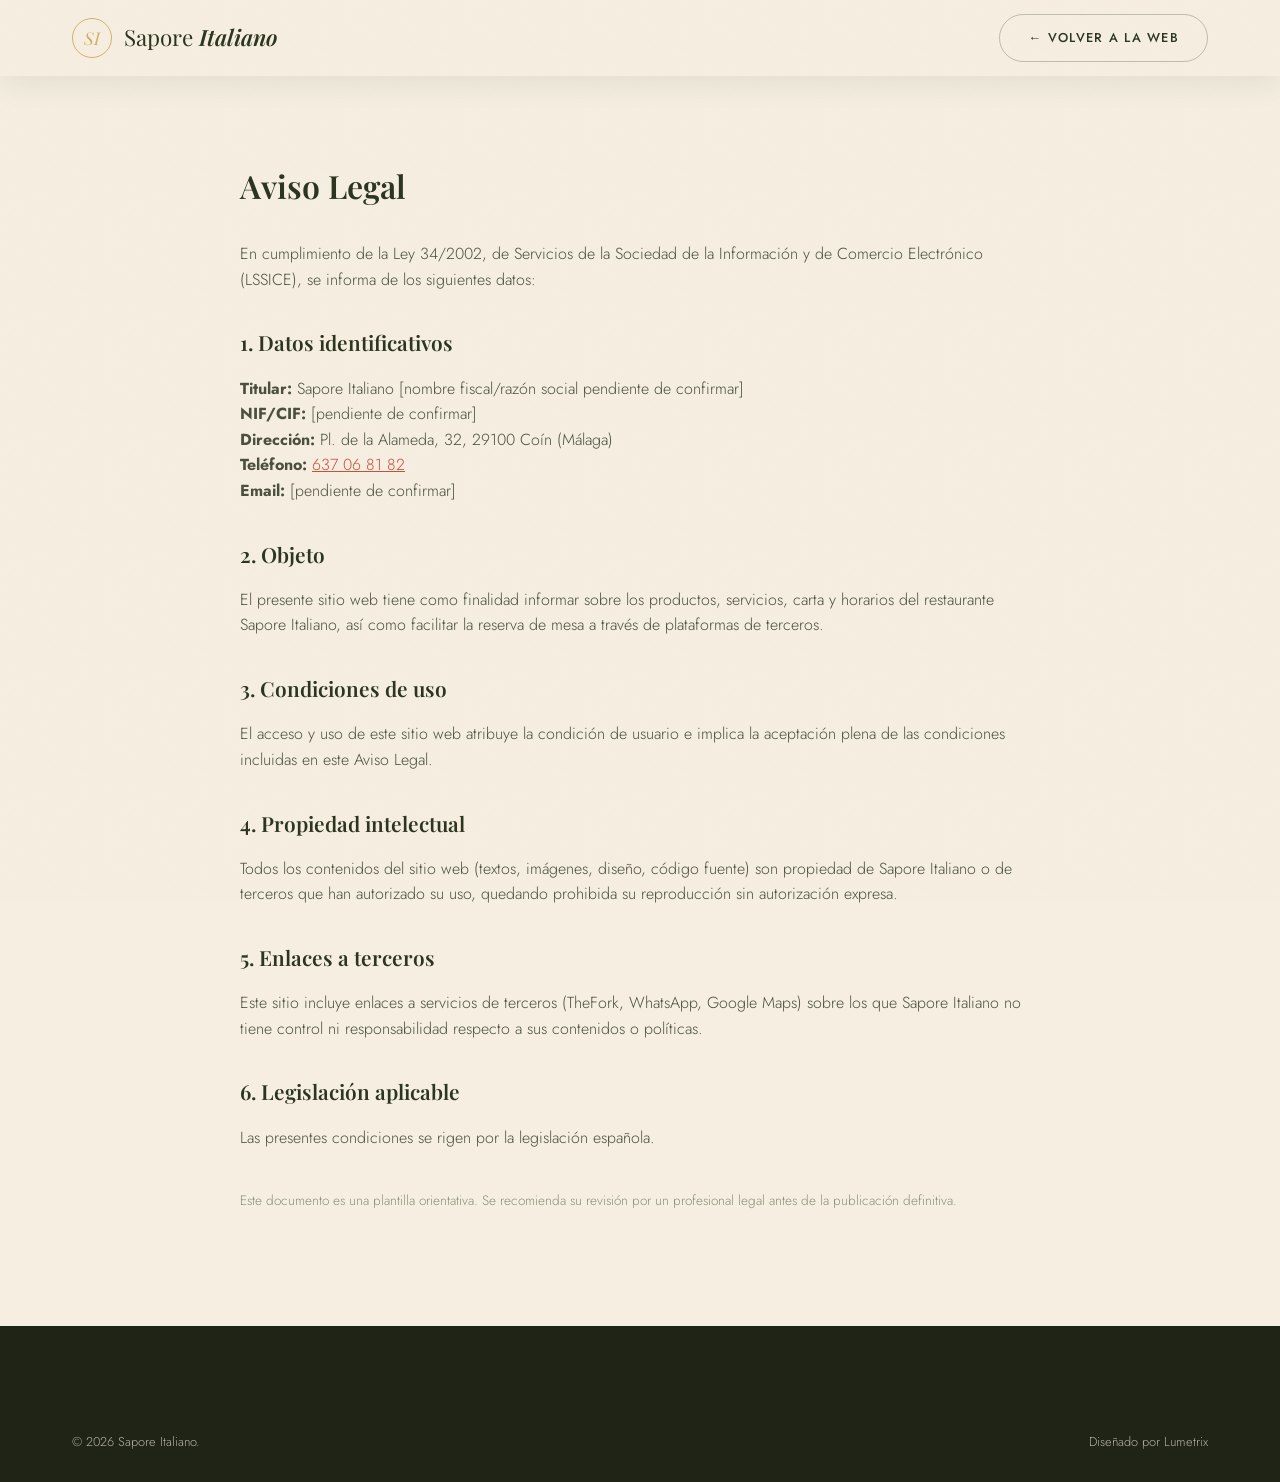
==== legal/aviso-legal.html @ d94e9b7e "Primera versión de la web Sapore Italiano" ====
<!DOCTYPE html>
<html lang="es">
<head>
<meta charset="UTF-8">
<meta name="viewport" content="width=device-width, initial-scale=1.0">
<title>Aviso Legal — Sapore Italiano</title>
<link rel="icon" href="../img/favicon.svg" type="image/svg+xml">
<link href="https://fonts.googleapis.com/css2?family=Playfair+Display:ital,wght@0,600;1,600&family=Jost:wght@300;400;500&display=swap" rel="stylesheet">
<link rel="stylesheet" href="../css/style.css">
<style>
  .legal-page { padding: 160px 0 100px; max-width: 800px; margin: 0 auto; }
  .legal-page h1 { margin-bottom: 30px; }
  .legal-page h2 { font-size: 1.3rem; margin: 34px 0 12px; }
  .legal-page p, .legal-page li { color: #4b503e; font-size: 1rem; }
  .legal-page a { color: var(--tomato); text-decoration: underline; }
</style>
</head>
<body class="no-js">
<header class="site-header is-scrolled">
  <div class="container">
    <a href="../index.html" class="brand"><span class="monogram">SI</span><span>Sapore <strong>Italiano</strong></span></a>
    <a href="../index.html" class="btn btn-ghost">← Volver a la web</a>
  </div>
</header>
<main class="container legal-page">
  <h1>Aviso Legal</h1>
  <p>En cumplimiento de la Ley 34/2002, de Servicios de la Sociedad de la Información y de Comercio Electrónico (LSSICE), se informa de los siguientes datos:</p>

  <h2>1. Datos identificativos</h2>
  <p><strong>Titular:</strong> Sapore Italiano [nombre fiscal/razón social pendiente de confirmar]<br>
  <strong>NIF/CIF:</strong> [pendiente de confirmar]<br>
  <strong>Dirección:</strong> Pl. de la Alameda, 32, 29100 Coín (Málaga)<br>
  <strong>Teléfono:</strong> <a href="tel:+34637068182">637 06 81 82</a><br>
  <strong>Email:</strong> [pendiente de confirmar]</p>

  <h2>2. Objeto</h2>
  <p>El presente sitio web tiene como finalidad informar sobre los productos, servicios, carta y horarios del restaurante Sapore Italiano, así como facilitar la reserva de mesa a través de plataformas de terceros.</p>

  <h2>3. Condiciones de uso</h2>
  <p>El acceso y uso de este sitio web atribuye la condición de usuario e implica la aceptación plena de las condiciones incluidas en este Aviso Legal.</p>

  <h2>4. Propiedad intelectual</h2>
  <p>Todos los contenidos del sitio web (textos, imágenes, diseño, código fuente) son propiedad de Sapore Italiano o de terceros que han autorizado su uso, quedando prohibida su reproducción sin autorización expresa.</p>

  <h2>5. Enlaces a terceros</h2>
  <p>Este sitio incluye enlaces a servicios de terceros (TheFork, WhatsApp, Google Maps) sobre los que Sapore Italiano no tiene control ni responsabilidad respecto a sus contenidos o políticas.</p>

  <h2>6. Legislación aplicable</h2>
  <p>Las presentes condiciones se rigen por la legislación española.</p>

  <p style="margin-top:40px; font-size:0.85rem; color:#8a8f78;">Este documento es una plantilla orientativa. Se recomienda su revisión por un profesional legal antes de la publicación definitiva.</p>
</main>
<footer class="site-footer">
  <div class="container footer-bottom">
    <span>© <span id="year"></span> Sapore Italiano.</span>
    <span>Diseñado por Lumetrix</span>
  </div>
</footer>
<script>document.getElementById('year').textContent = new Date().getFullYear();</script>
</body>
</html>
---- css/style.css ----
/* ==========================================================================
   Sapore Italiano — Restaurante italiano en Coín (Málaga)
   Diseñado por Lumetrix AI
   ========================================================================== */

:root {
  /* Paleta */
  --cream: #f6efe1;
  --cream-2: #efe4cf;
  --ink: #1f2417;
  --olive: #3f4a2b;
  --olive-2: #2c3520;
  --tomato: #c94f3d;
  --tomato-2: #a83e2f;
  --gold: #d4af6a;
  --wood: #6b4a34;

  --font-display: "Playfair Display", "Cormorant Garamond", Georgia, serif;
  --font-body: "Jost", "Poppins", Arial, sans-serif;

  --container: 1200px;
  --radius: 4px;
  --ease: cubic-bezier(0.22, 1, 0.36, 1);
}

* { box-sizing: border-box; }
html { scroll-behavior: smooth; }

body {
  margin: 0;
  background: var(--cream);
  color: var(--ink);
  font-family: var(--font-body);
  font-weight: 300;
  line-height: 1.6;
  overflow-x: hidden;
  position: relative;
}

/* textura sutil de papel/grano sobre toda la web */
body::before {
  content: "";
  position: fixed;
  inset: 0;
  pointer-events: none;
  z-index: 9000;
  opacity: 0.035;
  background-image: url("data:image/svg+xml,%3Csvg xmlns='http://www.w3.org/2000/svg' width='120' height='120'%3E%3Cfilter id='n'%3E%3CfeTurbulence type='fractalNoise' baseFrequency='0.9' numOctaves='2' stitchTiles='stitch'/%3E%3C/filter%3E%3Crect width='100%25' height='100%25' filter='url(%23n)'/%3E%3C/svg%3E");
  mix-blend-mode: multiply;
}

img { max-width: 100%; display: block; }
a { color: inherit; text-decoration: none; }
ul { list-style: none; margin: 0; padding: 0; }
button { font-family: inherit; cursor: pointer; }

.container {
  width: 100%;
  max-width: var(--container);
  margin: 0 auto;
  padding: 0 32px;
}

.section-label {
  display: flex;
  align-items: center;
  gap: 14px;
  font-family: var(--font-body);
  font-size: 0.78rem;
  letter-spacing: 0.28em;
  text-transform: uppercase;
  color: var(--tomato);
  margin-bottom: 18px;
}
.section-label .num {
  font-family: var(--font-display);
  font-style: italic;
  color: var(--gold);
  font-size: 1rem;
  letter-spacing: 0;
}
.section-label::after {
  content: "";
  flex: 1;
  max-width: 80px;
  height: 1px;
  background: currentColor;
  opacity: 0.4;
}

h1, h2, h3, h4 {
  font-family: var(--font-display);
  font-weight: 600;
  margin: 0;
  color: var(--olive-2);
}

.section-title {
  font-size: clamp(2.2rem, 4.5vw, 3.6rem);
  line-height: 1.05;
  margin-bottom: 22px;
}
.section-title em {
  font-style: italic;
  color: var(--tomato);
}

.section-sub {
  max-width: 620px;
  color: #5a5f4d;
  font-size: 1.05rem;
  font-weight: 300;
}

.eyebrow {
  font-size: 0.85rem;
  letter-spacing: 0.2em;
  text-transform: uppercase;
  color: var(--gold);
}

/* ---- Preloader ---- */
#preloader {
  position: fixed;
  inset: 0;
  z-index: 10000;
  background: var(--ink);
  display: flex;
  align-items: center;
  justify-content: center;
  flex-direction: column;
  gap: 14px;
}
#preloader .pl-mark {
  font-family: var(--font-display);
  font-style: italic;
  font-size: clamp(2rem, 6vw, 3.4rem);
  color: var(--cream);
  letter-spacing: 0.02em;
  opacity: 0;
}
#preloader .pl-line {
  width: 60px;
  height: 1px;
  background: var(--gold);
  transform: scaleX(0);
  transform-origin: center;
}
#preloader .pl-tag {
  font-family: var(--font-body);
  font-size: 0.72rem;
  letter-spacing: 0.35em;
  text-transform: uppercase;
  color: var(--gold);
  opacity: 0;
}

/* custom cursor (desktop only) */
.cursor-dot, .cursor-ring {
  position: fixed;
  top: 0; left: 0;
  pointer-events: none;
  z-index: 9999;
  border-radius: 50%;
  transform: translate(-50%, -50%);
  will-change: transform;
}
.cursor-dot { width: 6px; height: 6px; background: var(--tomato); }
.cursor-ring {
  width: 34px; height: 34px;
  border: 1px solid var(--gold);
  opacity: 0.7;
  transition: width 0.25s var(--ease), height 0.25s var(--ease), opacity 0.25s var(--ease);
}
.cursor-ring.is-active { width: 54px; height: 54px; opacity: 1; }

@media (max-width: 900px), (hover: none) {
  .cursor-dot, .cursor-ring { display: none; }
}

/* ---- Header ---- */
.site-header {
  position: fixed;
  top: 0; left: 0; right: 0;
  z-index: 500;
  padding: 26px 0;
  transition: padding 0.4s var(--ease), background 0.4s var(--ease), box-shadow 0.4s var(--ease);
}
.site-header .container {
  display: flex;
  align-items: center;
  justify-content: space-between;
}
.site-header.is-scrolled {
  padding: 14px 0;
  background: rgba(246, 239, 225, 0.92);
  backdrop-filter: blur(10px);
  box-shadow: 0 8px 30px rgba(31, 36, 23, 0.08);
}
.brand {
  display: flex;
  align-items: center;
  gap: 12px;
  font-family: var(--font-display);
  font-size: 1.4rem;
  color: var(--cream);
  transition: color 0.4s var(--ease);
}
.site-header.is-scrolled .brand { color: var(--olive-2); }
.brand .monogram {
  width: 40px; height: 40px;
  border-radius: 50%;
  border: 1px solid var(--gold);
  display: flex;
  align-items: center;
  justify-content: center;
  font-style: italic;
  color: var(--gold);
  font-size: 1.1rem;
}
.brand strong { font-style: italic; font-weight: 600; }

.main-nav ul { display: flex; gap: 34px; align-items: center; }
.main-nav a {
  position: relative;
  font-size: 0.82rem;
  letter-spacing: 0.12em;
  text-transform: uppercase;
  color: var(--cream);
  padding: 6px 0;
  transition: color 0.4s var(--ease);
}
.site-header.is-scrolled .main-nav a { color: var(--olive-2); }
.main-nav a::after {
  content: "";
  position: absolute;
  left: 0; bottom: -2px;
  width: 100%; height: 1px;
  background: var(--tomato);
  transform: scaleX(0);
  transform-origin: right;
  transition: transform 0.35s var(--ease);
}
.main-nav a:hover::after,
.main-nav a.is-active::after {
  transform: scaleX(1);
  transform-origin: left;
}
.main-nav a.is-active { color: var(--tomato); }
.site-header.is-scrolled .main-nav a.is-active { color: var(--tomato); }

.btn {
  display: inline-flex;
  align-items: center;
  gap: 10px;
  padding: 13px 28px;
  border-radius: 999px;
  font-size: 0.8rem;
  letter-spacing: 0.1em;
  text-transform: uppercase;
  font-weight: 500;
  border: 1px solid transparent;
  transition: transform 0.35s var(--ease), box-shadow 0.35s var(--ease), background 0.35s var(--ease), color 0.35s var(--ease);
  white-space: nowrap;
}
.btn:hover { transform: translateY(-2px); }
.btn-primary {
  background: var(--tomato);
  color: var(--cream);
  box-shadow: 0 10px 24px rgba(201, 79, 61, 0.35);
}
.btn-primary:hover { background: var(--tomato-2); box-shadow: 0 14px 30px rgba(201, 79, 61, 0.45); }
.btn-outline {
  border-color: currentColor;
  color: var(--cream);
}
.site-header.is-scrolled .btn-outline { color: var(--olive-2); }
.btn-outline:hover { background: var(--olive-2); color: var(--cream); border-color: var(--olive-2); }
.btn-ghost {
  color: var(--olive-2);
  border-color: rgba(63, 74, 43, 0.3);
}
.btn-ghost:hover { background: var(--olive-2); color: var(--cream); }

.burger {
  display: none;
  width: 30px; height: 22px;
  position: relative;
  background: none;
  border: none;
  padding: 0;
}
.burger span {
  position: absolute; left: 0; right: 0; height: 1px;
  background: var(--cream);
  transition: transform 0.35s var(--ease), opacity 0.35s var(--ease), background 0.35s var(--ease);
}
.site-header.is-scrolled .burger span { background: var(--olive-2); }
.burger span:nth-child(1) { top: 0; }
.burger span:nth-child(2) { top: 10px; }
.burger span:nth-child(3) { top: 20px; }
.nav-open .burger span:nth-child(1) { transform: translateY(10px) rotate(45deg); }
.nav-open .burger span:nth-child(2) { opacity: 0; }
.nav-open .burger span:nth-child(3) { transform: translateY(-10px) rotate(-45deg); }

/* ---- Mobile fullscreen nav ---- */
.mobile-nav {
  position: fixed;
  inset: 0;
  z-index: 480;
  background: var(--olive-2);
  display: flex;
  flex-direction: column;
  align-items: center;
  justify-content: center;
  gap: 30px;
  clip-path: circle(0px at calc(100% - 40px) 40px);
  transition: clip-path 0.6s var(--ease);
  pointer-events: none;
}
.nav-open .mobile-nav {
  clip-path: circle(150% at calc(100% - 40px) 40px);
  pointer-events: auto;
}
.mobile-nav a {
  font-family: var(--font-display);
  font-style: italic;
  font-size: 2rem;
  color: var(--cream);
  opacity: 0;
  transform: translateY(16px);
}
.nav-open .mobile-nav a { animation: navIn 0.6s var(--ease) forwards; }
.nav-open .mobile-nav a:nth-child(1) { animation-delay: 0.15s; }
.nav-open .mobile-nav a:nth-child(2) { animation-delay: 0.22s; }
.nav-open .mobile-nav a:nth-child(3) { animation-delay: 0.29s; }
.nav-open .mobile-nav a:nth-child(4) { animation-delay: 0.36s; }
.nav-open .mobile-nav a:nth-child(5) { animation-delay: 0.43s; }
.nav-open .mobile-nav a:nth-child(6) { animation-delay: 0.5s; }
.nav-open .mobile-nav a:nth-child(7) { animation-delay: 0.57s; }
@keyframes navIn { to { opacity: 1; transform: translateY(0); } }

body.nav-open { overflow: hidden; }

/* ---- Hero ---- */
.hero {
  position: relative;
  height: 100vh;
  min-height: 640px;
  display: flex;
  align-items: flex-end;
  overflow: hidden;
  color: var(--cream);
}
.hero-media {
  position: absolute;
  inset: 0;
  z-index: 1;
}
.hero-media img {
  width: 100%; height: 100%;
  object-fit: cover;
  transform: scale(1.12);
}
.hero-media::after {
  content: "";
  position: absolute; inset: 0;
  background: linear-gradient(180deg, rgba(20,22,13,0.55) 0%, rgba(20,22,13,0.35) 40%, rgba(20,22,13,0.85) 100%);
}
.hero-content {
  position: relative;
  z-index: 2;
  width: 100%;
  padding-bottom: 96px;
}
.hero-badge {
  display: inline-flex;
  align-items: center;
  gap: 8px;
  padding: 9px 18px;
  border-radius: 999px;
  background: rgba(246,239,225,0.12);
  border: 1px solid rgba(212,175,106,0.5);
  backdrop-filter: blur(6px);
  font-size: 0.78rem;
  letter-spacing: 0.08em;
  color: var(--gold);
  margin-bottom: 26px;
}
.hero h1 {
  color: var(--cream);
  font-size: clamp(2.6rem, 7vw, 5.6rem);
  line-height: 1.02;
  max-width: 900px;
  margin-bottom: 20px;
}
.hero h1 em { color: var(--gold); font-style: italic; }
.hero p.lead {
  max-width: 480px;
  font-size: 1.1rem;
  color: rgba(246,239,225,0.85);
  margin-bottom: 36px;
}
.hero-ctas { display: flex; gap: 18px; flex-wrap: wrap; margin-bottom: 54px; }
.hero-scroll {
  position: absolute;
  right: 32px;
  bottom: 40px;
  z-index: 2;
  display: flex;
  align-items: center;
  gap: 12px;
  color: var(--cream);
  font-size: 0.72rem;
  letter-spacing: 0.25em;
  text-transform: uppercase;
  writing-mode: vertical-rl;
}
.hero-scroll .line {
  width: 1px; height: 60px;
  background: var(--gold);
}
.hero-scroll .line span {
  display: block;
  width: 100%; height: 30%;
  background: var(--cream);
  animation: scrollLine 2s ease-in-out infinite;
}
@keyframes scrollLine {
  0% { transform: translateY(-100%); }
  100% { transform: translateY(300%); }
}

@media (max-width: 900px) {
  .hero { align-items: center; text-align: left; }
  .hero-scroll { display: none; }
}

/* ---- Cocina ---- */
.cocina {
  padding: 140px 0;
  background: var(--cream);
  position: relative;
}
.cocina-grid {
  display: grid;
  grid-template-columns: 1fr 1fr;
  gap: 70px;
  align-items: center;
}
.cocina-media { position: relative; }
.cocina-media .frame {
  position: relative;
  border-radius: var(--radius);
  overflow: hidden;
  aspect-ratio: 4/5;
}
.cocina-media img { width: 100%; height: 100%; object-fit: cover; }
.cocina-media::before {
  content: "";
  position: absolute;
  top: -18px; left: -18px;
  width: 100%; height: 100%;
  border: 1px solid var(--gold);
  border-radius: var(--radius);
  z-index: -1;
}
.cocina-text p { margin: 0 0 20px; color: #4b503e; font-size: 1.05rem; }
.stat-row {
  display: flex;
  gap: 48px;
  margin-top: 40px;
  padding-top: 32px;
  border-top: 1px solid rgba(63,74,43,0.2);
}
.stat { display: flex; flex-direction: column; }
.stat .num {
  font-family: var(--font-display);
  font-style: italic;
  font-size: 2.6rem;
  color: var(--tomato);
  line-height: 1;
}
.stat .cap {
  margin-top: 8px;
  font-size: 0.75rem;
  letter-spacing: 0.1em;
  text-transform: uppercase;
  color: #6b7059;
}

@media (max-width: 900px) {
  .cocina-grid { grid-template-columns: 1fr; gap: 50px; }
  .cocina { padding: 90px 0; }
  .cocina-media { order: -1; }
}

/* ---- Carta ---- */
.carta {
  padding: 140px 0;
  background: var(--olive-2);
  color: var(--cream);
  position: relative;
  overflow: hidden;
}
.carta::before {
  content: "";
  position: absolute;
  top: 50%; left: 50%;
  width: 900px; height: 900px;
  transform: translate(-50%, -50%);
  background: radial-gradient(circle, rgba(212,175,106,0.08), transparent 70%);
  pointer-events: none;
}
.carta .section-label { color: var(--gold); }
.carta .section-title { color: var(--cream); }
.carta .section-sub { color: rgba(246,239,225,0.7); }

.menu-tabs {
  display: flex;
  gap: 10px;
  flex-wrap: wrap;
  margin: 50px 0 40px;
  border-bottom: 1px solid rgba(246,239,225,0.15);
  padding-bottom: 20px;
}
.menu-tab {
  background: none;
  border: 1px solid rgba(246,239,225,0.25);
  color: rgba(246,239,225,0.7);
  padding: 10px 22px;
  border-radius: 999px;
  font-size: 0.78rem;
  letter-spacing: 0.1em;
  text-transform: uppercase;
  transition: all 0.35s var(--ease);
}
.menu-tab:hover { border-color: var(--gold); color: var(--cream); }
.menu-tab.is-active {
  background: var(--tomato);
  border-color: var(--tomato);
  color: var(--cream);
}

.menu-panel { display: none; }
.menu-panel.is-active { display: block; }

.menu-list { display: grid; gap: 6px; }
.menu-item {
  display: flex;
  justify-content: space-between;
  align-items: baseline;
  gap: 20px;
  padding: 22px 0;
  border-bottom: 1px solid rgba(246,239,225,0.1);
}
.menu-item-name {
  font-family: var(--font-display);
  font-size: 1.25rem;
  color: var(--cream);
}
.menu-item-desc {
  font-size: 0.9rem;
  color: rgba(246,239,225,0.55);
  margin-top: 6px;
  max-width: 480px;
}
.menu-item-price {
  font-family: var(--font-display);
  font-style: italic;
  font-size: 1.2rem;
  color: var(--gold);
  white-space: nowrap;
}
.menu-item-dots {
  flex: 1;
  border-bottom: 1px dotted rgba(246,239,225,0.2);
  margin-bottom: 6px;
  min-width: 20px;
}
.menu-item-left { display: flex; align-items: baseline; gap: 14px; flex: 1; }

.carta-cta { margin-top: 50px; text-align: center; }

@media (max-width: 700px) {
  .menu-item { flex-direction: column; gap: 4px; }
  .menu-item-left { flex-direction: column; gap: 2px; }
  .menu-item-dots { display: none; }
}

/* ---- Especialidades ---- */
.especialidades { padding: 140px 0; background: var(--cream); }
.dish-grid {
  display: grid;
  grid-template-columns: repeat(4, 1fr);
  gap: 24px;
  margin-top: 50px;
}
.dish-card {
  position: relative;
  border-radius: var(--radius);
  overflow: hidden;
  aspect-ratio: 3/4;
}
.dish-card img {
  width: 100%; height: 100%;
  object-fit: cover;
  transition: transform 0.7s var(--ease);
}
.dish-card:hover img { transform: scale(1.08); }
.dish-card::after {
  content: "";
  position: absolute; inset: 0;
  background: linear-gradient(180deg, transparent 40%, rgba(20,22,13,0.9) 100%);
}
.dish-info {
  position: absolute;
  left: 0; right: 0; bottom: 0;
  z-index: 2;
  padding: 24px;
  color: var(--cream);
}
.dish-info h3 { color: var(--cream); font-size: 1.3rem; margin-bottom: 6px; }
.dish-info .price {
  display: inline-block;
  font-family: var(--font-display);
  font-style: italic;
  color: var(--gold);
  opacity: 0;
  max-height: 0;
  transition: opacity 0.4s var(--ease), max-height 0.4s var(--ease);
}
.dish-card:hover .dish-info .price { opacity: 1; max-height: 40px; }

@media (max-width: 1000px) {
  .dish-grid { grid-template-columns: repeat(2, 1fr); }
}
@media (max-width: 600px) {
  .especialidades { padding: 90px 0; }
}

/* ---- Ambiente ---- */
.ambiente {
  padding: 140px 0;
  background: var(--cream-2);
  position: relative;
}
.ambiente-grid {
  display: grid;
  grid-template-columns: 1.1fr 0.9fr;
  gap: 30px;
  align-items: stretch;
  margin-top: 50px;
}
.ambiente-media { border-radius: var(--radius); overflow: hidden; position: relative; }
.ambiente-media img { width: 100%; height: 100%; object-fit: cover; min-height: 320px; }
.ambiente-copy {
  display: flex;
  flex-direction: column;
  justify-content: center;
  gap: 20px;
}
.ambiente-copy p { color: #4b503e; font-size: 1.05rem; margin: 0; }

@media (max-width: 900px) {
  .ambiente { padding: 90px 0; }
  .ambiente-grid { grid-template-columns: 1fr; }
}

/* ---- Opiniones ---- */
.opiniones {
  padding: 140px 0;
  background: var(--ink);
  color: var(--cream);
  position: relative;
  overflow: hidden;
}
.opiniones .section-label { color: var(--gold); }
.opiniones .section-title { color: var(--cream); }
.review-track {
  display: flex;
  gap: 26px;
  margin-top: 50px;
  overflow-x: auto;
  scroll-snap-type: x mandatory;
  padding-bottom: 10px;
  scrollbar-width: none;
}
.review-track::-webkit-scrollbar { display: none; }
.review-card {
  scroll-snap-align: start;
  flex: 0 0 auto;
  width: min(420px, 82vw);
  background: rgba(246,239,225,0.04);
  border: 1px solid rgba(212,175,106,0.2);
  border-radius: var(--radius);
  padding: 34px;
}
.review-stars { color: var(--gold); letter-spacing: 2px; margin-bottom: 18px; font-size: 1rem; }
.review-card p.quote {
  font-family: var(--font-display);
  font-style: italic;
  font-size: 1.15rem;
  color: rgba(246,239,225,0.9);
  margin: 0 0 22px;
}
.review-author { display: flex; align-items: center; gap: 12px; }
.review-avatar {
  width: 38px; height: 38px;
  border-radius: 50%;
  background: var(--olive);
  display: flex; align-items: center; justify-content: center;
  font-family: var(--font-display);
  font-style: italic;
  color: var(--gold);
}
.review-author .name { font-size: 0.9rem; color: var(--cream); }
.review-author .src { font-size: 0.75rem; color: rgba(246,239,225,0.5); }

.opiniones-link { margin-top: 40px; }

/* ---- Reservas ---- */
.reservas {
  padding: 140px 0;
  background: var(--cream);
  text-align: center;
}
.reservas .section-sub { margin: 0 auto 46px; }
.reservas-card {
  max-width: 760px;
  margin: 0 auto;
  background: var(--olive-2);
  color: var(--cream);
  border-radius: var(--radius);
  padding: 60px 40px;
  position: relative;
  overflow: hidden;
}
.reservas-card::before {
  content: "";
  position: absolute; inset: 0;
  background: radial-gradient(circle at 30% 20%, rgba(212,175,106,0.15), transparent 60%);
}
.reservas-card h3 {
  color: var(--cream);
  font-size: 2rem;
  margin-bottom: 14px;
  position: relative;
}
.reservas-card p { color: rgba(246,239,225,0.75); margin-bottom: 34px; position: relative; }
.reservas-ctas { display: flex; gap: 18px; justify-content: center; flex-wrap: wrap; position: relative; }
.contact-grid {
  display: grid;
  grid-template-columns: repeat(3, 1fr);
  gap: 24px;
  max-width: 900px;
  margin: 50px auto 0;
}
.contact-item {
  padding: 26px;
  border: 1px solid rgba(63,74,43,0.15);
  border-radius: var(--radius);
  text-align: left;
}
.contact-item .eyebrow { display: block; margin-bottom: 8px; }
.contact-item a, .contact-item span.value {
  font-family: var(--font-display);
  font-size: 1.2rem;
  color: var(--olive-2);
}
.contact-item a:hover { color: var(--tomato); }

@media (max-width: 900px) {
  .reservas { padding: 90px 0; }
  .contact-grid { grid-template-columns: 1fr; }
}

/* ---- Ubicacion ---- */
.ubicacion { padding: 140px 0; background: var(--cream-2); }
.map-frame {
  border-radius: var(--radius);
  overflow: hidden;
  border: 1px solid rgba(63,74,43,0.2);
  margin-top: 40px;
}
.map-frame iframe { width: 100%; height: 440px; border: 0; display: block; filter: grayscale(0.3) sepia(0.1); }
.ubicacion-meta {
  display: flex;
  flex-wrap: wrap;
  gap: 40px;
  margin-top: 30px;
  justify-content: space-between;
  align-items: center;
}
.ubicacion-meta .info p { margin: 4px 0; color: #4b503e; }

@media (max-width: 700px) {
  .ubicacion { padding: 90px 0; }
  .map-frame iframe { height: 300px; }
}

/* ---- Footer ---- */
.site-footer {
  background: var(--ink);
  color: rgba(246,239,225,0.7);
  padding: 80px 0 30px;
}
.footer-top {
  display: grid;
  grid-template-columns: 1.4fr 1fr 1fr;
  gap: 50px;
  padding-bottom: 50px;
  border-bottom: 1px solid rgba(246,239,225,0.1);
}
.footer-brand { display: flex; align-items: center; gap: 12px; margin-bottom: 16px; }
.footer-brand .monogram {
  width: 44px; height: 44px;
  border-radius: 50%;
  border: 1px solid var(--gold);
  display: flex; align-items: center; justify-content: center;
  font-family: var(--font-display);
  font-style: italic;
  color: var(--gold);
}
.footer-brand strong {
  font-family: var(--font-display);
  font-style: italic;
  font-size: 1.3rem;
  color: var(--cream);
}
.footer-col h4 {
  color: var(--cream);
  font-size: 0.85rem;
  letter-spacing: 0.15em;
  text-transform: uppercase;
  margin-bottom: 18px;
  font-family: var(--font-body);
  font-weight: 500;
}
.footer-col ul li { margin-bottom: 10px; }
.footer-col a:hover { color: var(--gold); }
.footer-bottom {
  display: flex;
  justify-content: space-between;
  align-items: center;
  flex-wrap: wrap;
  gap: 14px;
  padding-top: 26px;
  font-size: 0.8rem;
}
.footer-bottom a { color: var(--gold); }
.social-row { display: flex; gap: 14px; }
.social-row a {
  width: 36px; height: 36px;
  border-radius: 50%;
  border: 1px solid rgba(246,239,225,0.25);
  display: flex; align-items: center; justify-content: center;
  transition: all 0.3s var(--ease);
}
.social-row a:hover { border-color: var(--gold); color: var(--gold); transform: translateY(-3px); }

@media (max-width: 800px) {
  .footer-top { grid-template-columns: 1fr; gap: 34px; }
}

/* ---- WhatsApp flotante ---- */
.whatsapp-float {
  position: fixed;
  right: 22px;
  bottom: 22px;
  z-index: 400;
  width: 58px; height: 58px;
  border-radius: 50%;
  background: #25d366;
  display: flex;
  align-items: center;
  justify-content: center;
  box-shadow: 0 12px 28px rgba(37, 211, 102, 0.4);
  animation: floatPulse 2.8s ease-in-out infinite;
}
.whatsapp-float svg { width: 28px; height: 28px; fill: #fff; }
@keyframes floatPulse {
  0%, 100% { transform: scale(1); }
  50% { transform: scale(1.06); }
}

/* ---- Cookies banner ---- */
.cookie-banner {
  position: fixed;
  left: 20px; right: 20px; bottom: 20px;
  z-index: 700;
  max-width: 560px;
  margin: 0 auto;
  background: var(--olive-2);
  color: var(--cream);
  border-radius: var(--radius);
  padding: 22px 26px;
  display: flex;
  align-items: center;
  gap: 20px;
  flex-wrap: wrap;
  box-shadow: 0 20px 50px rgba(0,0,0,0.3);
  transform: translateY(140%);
  transition: transform 0.6s var(--ease);
}
.cookie-banner.is-visible { transform: translateY(0); }
.cookie-banner p { margin: 0; font-size: 0.85rem; flex: 1; min-width: 200px; color: rgba(246,239,225,0.85); }
.cookie-banner .btn { padding: 10px 20px; font-size: 0.72rem; }

/* ---- Reveal utility (GSAP controlled, CSS fallback) ---- */
.reveal { opacity: 0; transform: translateY(40px); }
.no-js .reveal { opacity: 1; transform: none; }

/* ---- Responsive: header/mobile ---- */
@media (max-width: 900px) {
  .main-nav { display: none; }
  .header-ctas .btn-outline { display: none; }
  .burger { display: block; }
}

@media (max-width: 600px) {
  .container { padding: 0 20px; }
  .hero-content { padding-bottom: 60px; }
  .hero-ctas { flex-direction: column; }
  .hero-ctas .btn { justify-content: center; }
  .stat-row { gap: 26px; flex-wrap: wrap; }
  .footer-bottom { flex-direction: column; align-items: flex-start; }
}
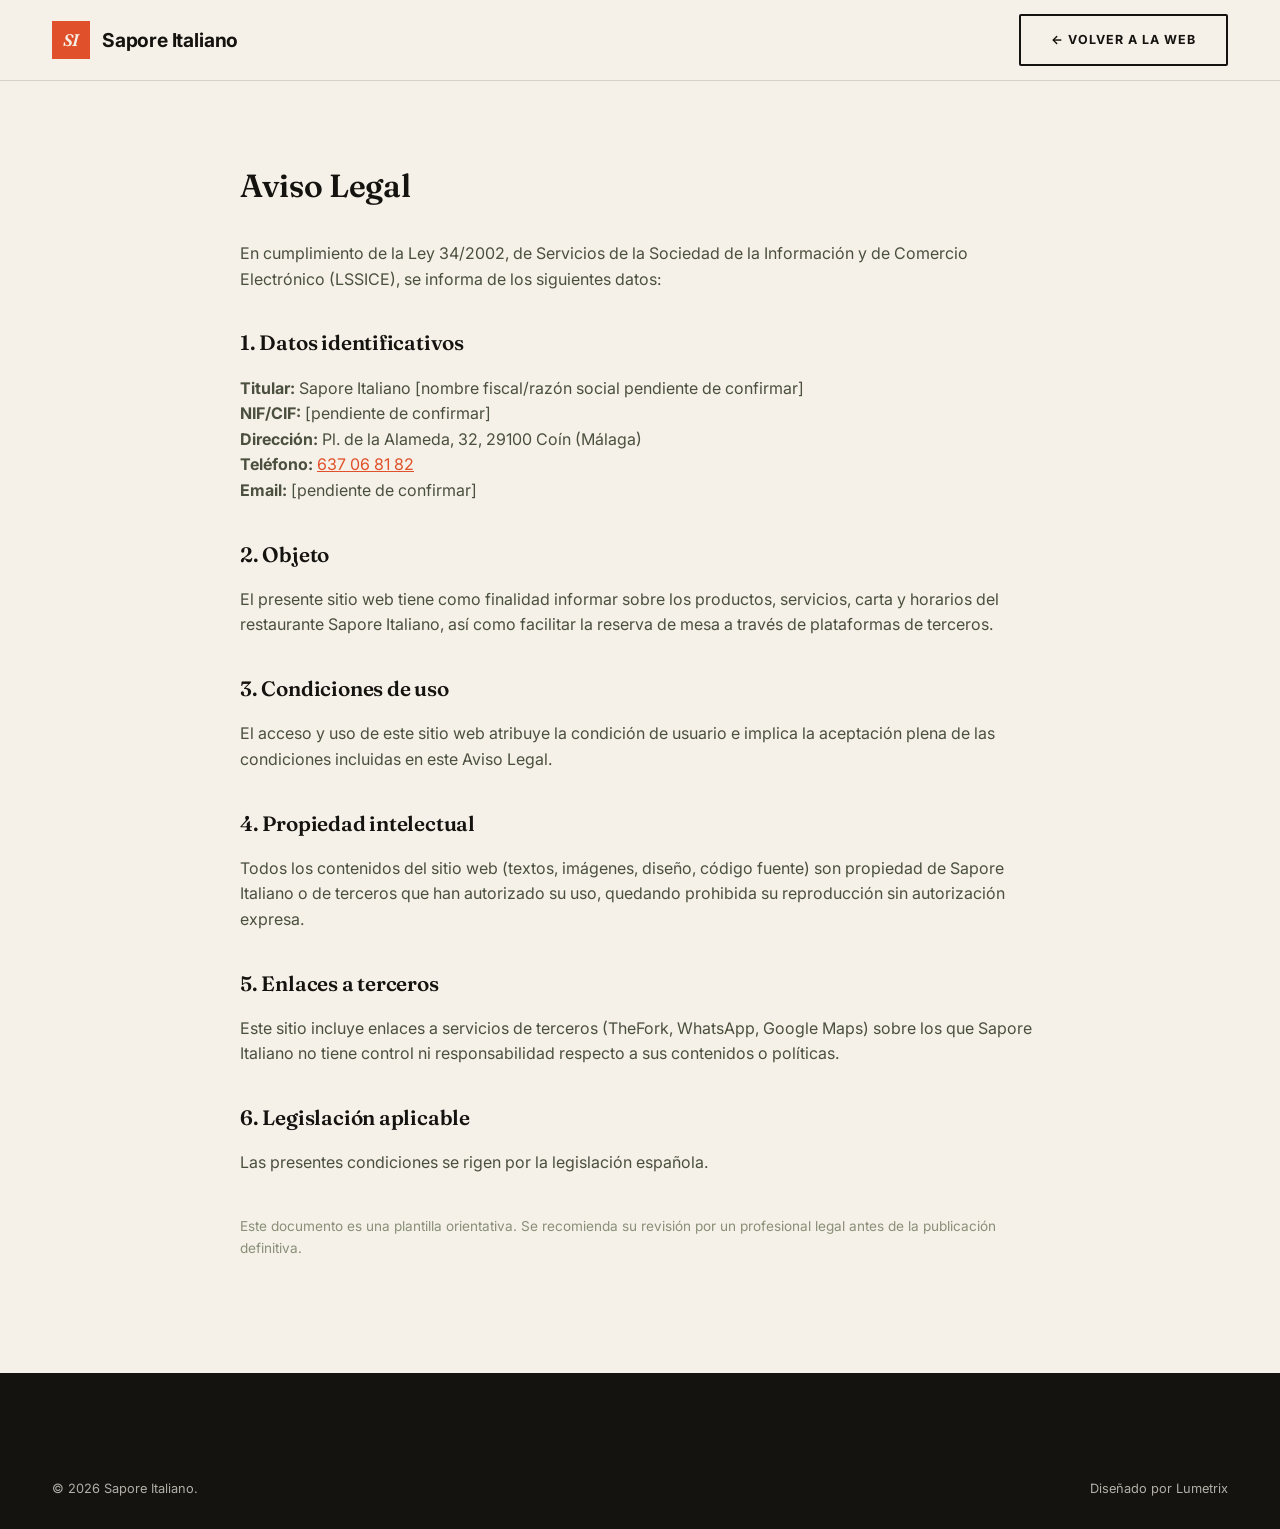
==== commit 3bfce657: "Rediseño: nuevo estilo moderno y editorial (terracota, marfil, Fraunces + Inter)" ====
--- a/legal/aviso-legal.html
+++ b/legal/aviso-legal.html
@@ -5,14 +5,14 @@
 <meta name="viewport" content="width=device-width, initial-scale=1.0">
 <title>Aviso Legal — Sapore Italiano</title>
 <link rel="icon" href="../img/favicon.svg" type="image/svg+xml">
-<link href="https://fonts.googleapis.com/css2?family=Playfair+Display:ital,wght@0,600;1,600&family=Jost:wght@300;400;500&display=swap" rel="stylesheet">
+<link href="https://fonts.googleapis.com/css2?family=Fraunces:ital,wght@0,600;1,600&family=Inter:wght@400;500;600&display=swap" rel="stylesheet">
 <link rel="stylesheet" href="../css/style.css">
 <style>
   .legal-page { padding: 160px 0 100px; max-width: 800px; margin: 0 auto; }
   .legal-page h1 { margin-bottom: 30px; }
   .legal-page h2 { font-size: 1.3rem; margin: 34px 0 12px; }
   .legal-page p, .legal-page li { color: #4b503e; font-size: 1rem; }
-  .legal-page a { color: var(--tomato); text-decoration: underline; }
+  .legal-page a { color: var(--accent); text-decoration: underline; }
 </style>
 </head>
 <body class="no-js">
--- a/css/style.css
+++ b/css/style.css
@@ -1,52 +1,46 @@
 /* ==========================================================================
    Sapore Italiano — Restaurante italiano en Coín (Málaga)
+   Estilo: moderno / editorial (revista gastronómica)
    Diseñado por Lumetrix AI
    ========================================================================== */
 
 :root {
-  /* Paleta */
-  --cream: #f6efe1;
-  --cream-2: #efe4cf;
-  --ink: #1f2417;
-  --olive: #3f4a2b;
-  --olive-2: #2c3520;
-  --tomato: #c94f3d;
-  --tomato-2: #a83e2f;
-  --gold: #d4af6a;
-  --wood: #6b4a34;
-
-  --font-display: "Playfair Display", "Cormorant Garamond", Georgia, serif;
-  --font-body: "Jost", "Poppins", Arial, sans-serif;
-
-  --container: 1200px;
-  --radius: 4px;
+  /* Paleta editorial */
+  --paper: #f5f1e8;
+  --paper-2: #ece5d3;
+  --ink: #15130f;
+  --ink-soft: #4a463c;
+  --accent: #e0512b;      /* terracota — color primario */
+  --accent-dark: #b93f20;
+  --mustard: #e8b23a;     /* acento secundario */
+  --line: rgba(21, 19, 15, 0.14);
+
+  --font-display: "Fraunces", Georgia, serif;
+  --font-body: "Inter", Arial, sans-serif;
+
+  --container: 1240px;
+  --radius: 2px;
   --ease: cubic-bezier(0.22, 1, 0.36, 1);
 }
 
 * { box-sizing: border-box; }
-html { scroll-behavior: smooth; }
+html {
+  scroll-behavior: smooth;
+  -webkit-text-size-adjust: 100%;
+  text-size-adjust: 100%;
+}
 
 body {
   margin: 0;
-  background: var(--cream);
+  background: var(--paper);
   color: var(--ink);
   font-family: var(--font-body);
-  font-weight: 300;
+  font-weight: 400;
   line-height: 1.6;
   overflow-x: hidden;
   position: relative;
-}
-
-/* textura sutil de papel/grano sobre toda la web */
-body::before {
-  content: "";
-  position: fixed;
-  inset: 0;
-  pointer-events: none;
-  z-index: 9000;
-  opacity: 0.035;
-  background-image: url("data:image/svg+xml,%3Csvg xmlns='http://www.w3.org/2000/svg' width='120' height='120'%3E%3Cfilter id='n'%3E%3CfeTurbulence type='fractalNoise' baseFrequency='0.9' numOctaves='2' stitchTiles='stitch'/%3E%3C/filter%3E%3Crect width='100%25' height='100%25' filter='url(%23n)'/%3E%3C/svg%3E");
-  mix-blend-mode: multiply;
+  -webkit-text-size-adjust: 100%;
+  text-size-adjust: 100%;
 }
 
 img { max-width: 100%; display: block; }
@@ -64,59 +58,69 @@
 .section-label {
   display: flex;
   align-items: center;
-  gap: 14px;
+  gap: 12px;
   font-family: var(--font-body);
   font-size: 0.78rem;
-  letter-spacing: 0.28em;
+  font-weight: 600;
+  letter-spacing: 0.22em;
   text-transform: uppercase;
-  color: var(--tomato);
-  margin-bottom: 18px;
+  color: var(--accent);
+  margin-bottom: 20px;
 }
 .section-label .num {
-  font-family: var(--font-display);
-  font-style: italic;
-  color: var(--gold);
-  font-size: 1rem;
+  display: inline-flex;
+  align-items: center;
+  justify-content: center;
+  width: 26px; height: 26px;
+  background: var(--ink);
+  color: var(--paper);
+  font-family: var(--font-body);
+  font-weight: 700;
+  font-size: 0.72rem;
   letter-spacing: 0;
 }
 .section-label::after {
   content: "";
   flex: 1;
-  max-width: 80px;
+  max-width: 60px;
   height: 1px;
   background: currentColor;
-  opacity: 0.4;
+  opacity: 0.35;
 }
 
 h1, h2, h3, h4 {
   font-family: var(--font-display);
   font-weight: 600;
   margin: 0;
-  color: var(--olive-2);
+  color: var(--ink);
+  letter-spacing: -0.01em;
 }
 
 .section-title {
-  font-size: clamp(2.2rem, 4.5vw, 3.6rem);
-  line-height: 1.05;
+  font-size: clamp(2.4rem, 5vw, 4.2rem);
+  line-height: 0.98;
   margin-bottom: 22px;
+  font-weight: 600;
 }
 .section-title em {
   font-style: italic;
-  color: var(--tomato);
+  font-weight: 500;
+  color: var(--accent);
 }
 
 .section-sub {
   max-width: 620px;
-  color: #5a5f4d;
+  color: var(--ink-soft);
   font-size: 1.05rem;
-  font-weight: 300;
+  font-weight: 400;
 }
 
 .eyebrow {
-  font-size: 0.85rem;
-  letter-spacing: 0.2em;
+  font-size: 0.78rem;
+  font-weight: 600;
+  letter-spacing: 0.16em;
   text-transform: uppercase;
-  color: var(--gold);
+  color: var(--accent);
 }
 
 /* ---- Preloader ---- */
@@ -129,53 +133,32 @@
   align-items: center;
   justify-content: center;
   flex-direction: column;
-  gap: 14px;
+  gap: 16px;
 }
 #preloader .pl-mark {
   font-family: var(--font-display);
+  font-weight: 600;
   font-style: italic;
   font-size: clamp(2rem, 6vw, 3.4rem);
-  color: var(--cream);
-  letter-spacing: 0.02em;
+  color: var(--paper);
+  letter-spacing: -0.01em;
   opacity: 0;
 }
 #preloader .pl-line {
   width: 60px;
-  height: 1px;
-  background: var(--gold);
+  height: 3px;
+  background: var(--accent);
   transform: scaleX(0);
   transform-origin: center;
 }
 #preloader .pl-tag {
   font-family: var(--font-body);
+  font-weight: 600;
   font-size: 0.72rem;
-  letter-spacing: 0.35em;
+  letter-spacing: 0.3em;
   text-transform: uppercase;
-  color: var(--gold);
+  color: var(--mustard);
   opacity: 0;
-}
-
-/* custom cursor (desktop only) */
-.cursor-dot, .cursor-ring {
-  position: fixed;
-  top: 0; left: 0;
-  pointer-events: none;
-  z-index: 9999;
-  border-radius: 50%;
-  transform: translate(-50%, -50%);
-  will-change: transform;
-}
-.cursor-dot { width: 6px; height: 6px; background: var(--tomato); }
-.cursor-ring {
-  width: 34px; height: 34px;
-  border: 1px solid var(--gold);
-  opacity: 0.7;
-  transition: width 0.25s var(--ease), height 0.25s var(--ease), opacity 0.25s var(--ease);
-}
-.cursor-ring.is-active { width: 54px; height: 54px; opacity: 1; }
-
-@media (max-width: 900px), (hover: none) {
-  .cursor-dot, .cursor-ring { display: none; }
 }
 
 /* ---- Header ---- */
@@ -193,50 +176,54 @@
 }
 .site-header.is-scrolled {
   padding: 14px 0;
-  background: rgba(246, 239, 225, 0.92);
+  background: rgba(245, 241, 232, 0.94);
   backdrop-filter: blur(10px);
-  box-shadow: 0 8px 30px rgba(31, 36, 23, 0.08);
+  box-shadow: 0 1px 0 var(--line);
 }
 .brand {
   display: flex;
   align-items: center;
   gap: 12px;
-  font-family: var(--font-display);
-  font-size: 1.4rem;
-  color: var(--cream);
+  font-family: var(--font-body);
+  font-weight: 700;
+  font-size: 1.2rem;
+  letter-spacing: -0.01em;
+  color: var(--paper);
   transition: color 0.4s var(--ease);
 }
-.site-header.is-scrolled .brand { color: var(--olive-2); }
+.site-header.is-scrolled .brand { color: var(--ink); }
 .brand .monogram {
-  width: 40px; height: 40px;
-  border-radius: 50%;
-  border: 1px solid var(--gold);
+  width: 38px; height: 38px;
+  background: var(--accent);
   display: flex;
   align-items: center;
   justify-content: center;
+  font-family: var(--font-display);
   font-style: italic;
-  color: var(--gold);
-  font-size: 1.1rem;
-}
-.brand strong { font-style: italic; font-weight: 600; }
-
-.main-nav ul { display: flex; gap: 34px; align-items: center; }
+  font-weight: 600;
+  color: var(--paper);
+  font-size: 1.05rem;
+}
+.brand strong { font-weight: 700; }
+
+.main-nav ul { display: flex; gap: 32px; align-items: center; }
 .main-nav a {
   position: relative;
-  font-size: 0.82rem;
-  letter-spacing: 0.12em;
+  font-size: 0.8rem;
+  font-weight: 600;
+  letter-spacing: 0.08em;
   text-transform: uppercase;
-  color: var(--cream);
+  color: var(--paper);
   padding: 6px 0;
   transition: color 0.4s var(--ease);
 }
-.site-header.is-scrolled .main-nav a { color: var(--olive-2); }
+.site-header.is-scrolled .main-nav a { color: var(--ink); }
 .main-nav a::after {
   content: "";
   position: absolute;
   left: 0; bottom: -2px;
-  width: 100%; height: 1px;
-  background: var(--tomato);
+  width: 100%; height: 2px;
+  background: var(--accent);
   transform: scaleX(0);
   transform-origin: right;
   transition: transform 0.35s var(--ease);
@@ -246,41 +233,41 @@
   transform: scaleX(1);
   transform-origin: left;
 }
-.main-nav a.is-active { color: var(--tomato); }
-.site-header.is-scrolled .main-nav a.is-active { color: var(--tomato); }
+.main-nav a.is-active { color: var(--accent); }
+.site-header.is-scrolled .main-nav a.is-active { color: var(--accent); }
 
 .btn {
   display: inline-flex;
   align-items: center;
   gap: 10px;
-  padding: 13px 28px;
-  border-radius: 999px;
-  font-size: 0.8rem;
-  letter-spacing: 0.1em;
+  padding: 14px 30px;
+  border-radius: var(--radius);
+  font-size: 0.78rem;
+  font-weight: 700;
+  letter-spacing: 0.08em;
   text-transform: uppercase;
-  font-weight: 500;
-  border: 1px solid transparent;
-  transition: transform 0.35s var(--ease), box-shadow 0.35s var(--ease), background 0.35s var(--ease), color 0.35s var(--ease);
+  border: 2px solid transparent;
+  transition: transform 0.3s var(--ease), background 0.3s var(--ease), color 0.3s var(--ease), border-color 0.3s var(--ease);
   white-space: nowrap;
 }
 .btn:hover { transform: translateY(-2px); }
 .btn-primary {
-  background: var(--tomato);
-  color: var(--cream);
-  box-shadow: 0 10px 24px rgba(201, 79, 61, 0.35);
-}
-.btn-primary:hover { background: var(--tomato-2); box-shadow: 0 14px 30px rgba(201, 79, 61, 0.45); }
+  background: var(--accent);
+  color: var(--paper);
+  border-color: var(--accent);
+}
+.btn-primary:hover { background: var(--accent-dark); border-color: var(--accent-dark); }
 .btn-outline {
   border-color: currentColor;
-  color: var(--cream);
-}
-.site-header.is-scrolled .btn-outline { color: var(--olive-2); }
-.btn-outline:hover { background: var(--olive-2); color: var(--cream); border-color: var(--olive-2); }
+  color: var(--paper);
+}
+.site-header.is-scrolled .btn-outline { color: var(--ink); }
+.btn-outline:hover { background: var(--ink); color: var(--paper); border-color: var(--ink); }
 .btn-ghost {
-  color: var(--olive-2);
-  border-color: rgba(63, 74, 43, 0.3);
-}
-.btn-ghost:hover { background: var(--olive-2); color: var(--cream); }
+  color: var(--ink);
+  border-color: var(--ink);
+}
+.btn-ghost:hover { background: var(--ink); color: var(--paper); }
 
 .burger {
   display: none;
@@ -291,11 +278,11 @@
   padding: 0;
 }
 .burger span {
-  position: absolute; left: 0; right: 0; height: 1px;
-  background: var(--cream);
+  position: absolute; left: 0; right: 0; height: 2px;
+  background: var(--paper);
   transition: transform 0.35s var(--ease), opacity 0.35s var(--ease), background 0.35s var(--ease);
 }
-.site-header.is-scrolled .burger span { background: var(--olive-2); }
+.site-header.is-scrolled .burger span { background: var(--ink); }
 .burger span:nth-child(1) { top: 0; }
 .burger span:nth-child(2) { top: 10px; }
 .burger span:nth-child(3) { top: 20px; }
@@ -308,12 +295,12 @@
   position: fixed;
   inset: 0;
   z-index: 480;
-  background: var(--olive-2);
+  background: var(--ink);
   display: flex;
   flex-direction: column;
   align-items: center;
   justify-content: center;
-  gap: 30px;
+  gap: 26px;
   clip-path: circle(0px at calc(100% - 40px) 40px);
   transition: clip-path 0.6s var(--ease);
   pointer-events: none;
@@ -325,8 +312,9 @@
 .mobile-nav a {
   font-family: var(--font-display);
   font-style: italic;
+  font-weight: 600;
   font-size: 2rem;
-  color: var(--cream);
+  color: var(--paper);
   opacity: 0;
   transform: translateY(16px);
 }
@@ -350,7 +338,7 @@
   display: flex;
   align-items: flex-end;
   overflow: hidden;
-  color: var(--cream);
+  color: var(--paper);
 }
 .hero-media {
   position: absolute;
@@ -365,7 +353,7 @@
 .hero-media::after {
   content: "";
   position: absolute; inset: 0;
-  background: linear-gradient(180deg, rgba(20,22,13,0.55) 0%, rgba(20,22,13,0.35) 40%, rgba(20,22,13,0.85) 100%);
+  background: linear-gradient(180deg, rgba(21,19,15,0.35) 0%, rgba(21,19,15,0.25) 35%, rgba(21,19,15,0.92) 100%);
 }
 .hero-content {
   position: relative;
@@ -377,31 +365,31 @@
   display: inline-flex;
   align-items: center;
   gap: 8px;
-  padding: 9px 18px;
-  border-radius: 999px;
-  background: rgba(246,239,225,0.12);
-  border: 1px solid rgba(212,175,106,0.5);
-  backdrop-filter: blur(6px);
+  padding: 9px 16px;
+  border-radius: var(--radius);
+  background: var(--mustard);
   font-size: 0.78rem;
-  letter-spacing: 0.08em;
-  color: var(--gold);
+  font-weight: 700;
+  letter-spacing: 0.04em;
+  color: var(--ink);
   margin-bottom: 26px;
 }
 .hero h1 {
-  color: var(--cream);
-  font-size: clamp(2.6rem, 7vw, 5.6rem);
-  line-height: 1.02;
-  max-width: 900px;
-  margin-bottom: 20px;
-}
-.hero h1 em { color: var(--gold); font-style: italic; }
+  color: var(--paper);
+  font-size: clamp(2.8rem, 7.4vw, 6rem);
+  line-height: 0.96;
+  max-width: 920px;
+  margin-bottom: 22px;
+  font-weight: 600;
+}
+.hero h1 em { color: var(--accent); font-style: italic; font-weight: 500; }
 .hero p.lead {
   max-width: 480px;
   font-size: 1.1rem;
-  color: rgba(246,239,225,0.85);
+  color: rgba(245,241,232,0.85);
   margin-bottom: 36px;
 }
-.hero-ctas { display: flex; gap: 18px; flex-wrap: wrap; margin-bottom: 54px; }
+.hero-ctas { display: flex; gap: 16px; flex-wrap: wrap; margin-bottom: 54px; }
 .hero-scroll {
   position: absolute;
   right: 32px;
@@ -410,20 +398,21 @@
   display: flex;
   align-items: center;
   gap: 12px;
-  color: var(--cream);
+  color: var(--paper);
   font-size: 0.72rem;
+  font-weight: 600;
   letter-spacing: 0.25em;
   text-transform: uppercase;
   writing-mode: vertical-rl;
 }
 .hero-scroll .line {
   width: 1px; height: 60px;
-  background: var(--gold);
+  background: var(--accent);
 }
 .hero-scroll .line span {
   display: block;
   width: 100%; height: 30%;
-  background: var(--cream);
+  background: var(--paper);
   animation: scrollLine 2s ease-in-out infinite;
 }
 @keyframes scrollLine {
@@ -439,7 +428,7 @@
 /* ---- Cocina ---- */
 .cocina {
   padding: 140px 0;
-  background: var(--cream);
+  background: var(--paper);
   position: relative;
 }
 .cocina-grid {
@@ -454,92 +443,88 @@
   border-radius: var(--radius);
   overflow: hidden;
   aspect-ratio: 4/5;
+  z-index: 1;
 }
 .cocina-media img { width: 100%; height: 100%; object-fit: cover; }
 .cocina-media::before {
   content: "";
   position: absolute;
-  top: -18px; left: -18px;
+  top: 20px; left: 20px;
   width: 100%; height: 100%;
-  border: 1px solid var(--gold);
-  border-radius: var(--radius);
-  z-index: -1;
-}
-.cocina-text p { margin: 0 0 20px; color: #4b503e; font-size: 1.05rem; }
+  background: var(--accent);
+  z-index: 0;
+}
+.cocina-text p { margin: 0 0 20px; color: var(--ink-soft); font-size: 1.05rem; }
 .stat-row {
   display: flex;
-  gap: 48px;
+  gap: 44px;
   margin-top: 40px;
   padding-top: 32px;
-  border-top: 1px solid rgba(63,74,43,0.2);
+  border-top: 2px solid var(--ink);
 }
 .stat { display: flex; flex-direction: column; }
 .stat .num {
   font-family: var(--font-display);
   font-style: italic;
+  font-weight: 600;
   font-size: 2.6rem;
-  color: var(--tomato);
+  color: var(--accent);
   line-height: 1;
 }
 .stat .cap {
   margin-top: 8px;
-  font-size: 0.75rem;
+  font-size: 0.72rem;
+  font-weight: 600;
   letter-spacing: 0.1em;
   text-transform: uppercase;
-  color: #6b7059;
+  color: var(--ink-soft);
 }
 
 @media (max-width: 900px) {
   .cocina-grid { grid-template-columns: 1fr; gap: 50px; }
   .cocina { padding: 90px 0; }
-  .cocina-media { order: -1; }
+  .cocina-media { order: -1; margin-top: 10px; }
 }
 
 /* ---- Carta ---- */
 .carta {
   padding: 140px 0;
-  background: var(--olive-2);
-  color: var(--cream);
+  background: var(--accent);
+  color: var(--paper);
   position: relative;
   overflow: hidden;
 }
-.carta::before {
-  content: "";
-  position: absolute;
-  top: 50%; left: 50%;
-  width: 900px; height: 900px;
-  transform: translate(-50%, -50%);
-  background: radial-gradient(circle, rgba(212,175,106,0.08), transparent 70%);
-  pointer-events: none;
-}
-.carta .section-label { color: var(--gold); }
-.carta .section-title { color: var(--cream); }
-.carta .section-sub { color: rgba(246,239,225,0.7); }
+.carta .section-label { color: var(--ink); }
+.carta .section-label .num { background: var(--ink); color: var(--accent); }
+.carta .section-title { color: var(--paper); }
+.carta .section-title em { color: var(--ink); }
+.carta .section-sub { color: rgba(245,241,232,0.82); }
 
 .menu-tabs {
   display: flex;
-  gap: 10px;
+  gap: 8px;
   flex-wrap: wrap;
   margin: 50px 0 40px;
-  border-bottom: 1px solid rgba(246,239,225,0.15);
+  border-bottom: 2px solid rgba(21,19,15,0.25);
   padding-bottom: 20px;
 }
 .menu-tab {
   background: none;
-  border: 1px solid rgba(246,239,225,0.25);
-  color: rgba(246,239,225,0.7);
-  padding: 10px 22px;
-  border-radius: 999px;
-  font-size: 0.78rem;
-  letter-spacing: 0.1em;
+  border: 2px solid rgba(21,19,15,0.3);
+  color: rgba(21,19,15,0.75);
+  padding: 9px 20px;
+  border-radius: var(--radius);
+  font-size: 0.76rem;
+  font-weight: 700;
+  letter-spacing: 0.06em;
   text-transform: uppercase;
   transition: all 0.35s var(--ease);
 }
-.menu-tab:hover { border-color: var(--gold); color: var(--cream); }
+.menu-tab:hover { border-color: var(--ink); color: var(--ink); }
 .menu-tab.is-active {
-  background: var(--tomato);
-  border-color: var(--tomato);
-  color: var(--cream);
+  background: var(--ink);
+  border-color: var(--ink);
+  color: var(--paper);
 }
 
 .menu-panel { display: none; }
@@ -552,35 +537,39 @@
   align-items: baseline;
   gap: 20px;
   padding: 22px 0;
-  border-bottom: 1px solid rgba(246,239,225,0.1);
+  border-bottom: 1px solid rgba(21,19,15,0.18);
 }
 .menu-item-name {
   font-family: var(--font-display);
+  font-weight: 600;
   font-size: 1.25rem;
-  color: var(--cream);
+  color: var(--ink);
 }
 .menu-item-desc {
   font-size: 0.9rem;
-  color: rgba(246,239,225,0.55);
+  color: rgba(21,19,15,0.6);
   margin-top: 6px;
   max-width: 480px;
 }
 .menu-item-price {
   font-family: var(--font-display);
   font-style: italic;
+  font-weight: 600;
   font-size: 1.2rem;
-  color: var(--gold);
+  color: var(--ink);
   white-space: nowrap;
 }
 .menu-item-dots {
   flex: 1;
-  border-bottom: 1px dotted rgba(246,239,225,0.2);
+  border-bottom: 1px dotted rgba(21,19,15,0.3);
   margin-bottom: 6px;
   min-width: 20px;
 }
 .menu-item-left { display: flex; align-items: baseline; gap: 14px; flex: 1; }
 
 .carta-cta { margin-top: 50px; text-align: center; }
+.carta-cta .btn-outline { color: var(--ink); }
+.carta .site-header.is-scrolled .btn-outline { color: var(--ink); }
 
 @media (max-width: 700px) {
   .menu-item { flex-direction: column; gap: 4px; }
@@ -589,11 +578,11 @@
 }
 
 /* ---- Especialidades ---- */
-.especialidades { padding: 140px 0; background: var(--cream); }
+.especialidades { padding: 140px 0; background: var(--paper); }
 .dish-grid {
   display: grid;
   grid-template-columns: repeat(4, 1fr);
-  gap: 24px;
+  gap: 22px;
   margin-top: 50px;
 }
 .dish-card {
@@ -601,6 +590,7 @@
   border-radius: var(--radius);
   overflow: hidden;
   aspect-ratio: 3/4;
+  background: var(--paper-2);
 }
 .dish-card img {
   width: 100%; height: 100%;
@@ -611,21 +601,22 @@
 .dish-card::after {
   content: "";
   position: absolute; inset: 0;
-  background: linear-gradient(180deg, transparent 40%, rgba(20,22,13,0.9) 100%);
+  background: linear-gradient(180deg, transparent 45%, rgba(21,19,15,0.92) 100%);
 }
 .dish-info {
   position: absolute;
   left: 0; right: 0; bottom: 0;
   z-index: 2;
-  padding: 24px;
-  color: var(--cream);
-}
-.dish-info h3 { color: var(--cream); font-size: 1.3rem; margin-bottom: 6px; }
+  padding: 22px;
+  color: var(--paper);
+}
+.dish-info h3 { color: var(--paper); font-size: 1.25rem; margin-bottom: 6px; font-weight: 600; }
 .dish-info .price {
   display: inline-block;
   font-family: var(--font-display);
   font-style: italic;
-  color: var(--gold);
+  font-weight: 600;
+  color: var(--mustard);
   opacity: 0;
   max-height: 0;
   transition: opacity 0.4s var(--ease), max-height 0.4s var(--ease);
@@ -642,9 +633,13 @@
 /* ---- Ambiente ---- */
 .ambiente {
   padding: 140px 0;
-  background: var(--cream-2);
-  position: relative;
-}
+  background: var(--ink);
+  color: var(--paper);
+  position: relative;
+}
+.ambiente .section-label { color: var(--mustard); }
+.ambiente .section-label .num { background: var(--mustard); color: var(--ink); }
+.ambiente .section-title { color: var(--paper); }
 .ambiente-grid {
   display: grid;
   grid-template-columns: 1.1fr 0.9fr;
@@ -660,7 +655,7 @@
   justify-content: center;
   gap: 20px;
 }
-.ambiente-copy p { color: #4b503e; font-size: 1.05rem; margin: 0; }
+.ambiente-copy p { color: rgba(245,241,232,0.75); font-size: 1.05rem; margin: 0; }
 
 @media (max-width: 900px) {
   .ambiente { padding: 90px 0; }
@@ -670,16 +665,13 @@
 /* ---- Opiniones ---- */
 .opiniones {
   padding: 140px 0;
-  background: var(--ink);
-  color: var(--cream);
+  background: var(--paper);
   position: relative;
   overflow: hidden;
 }
-.opiniones .section-label { color: var(--gold); }
-.opiniones .section-title { color: var(--cream); }
 .review-track {
   display: flex;
-  gap: 26px;
+  gap: 22px;
   margin-top: 50px;
   overflow-x: auto;
   scroll-snap-type: x mandatory;
@@ -691,84 +683,85 @@
   scroll-snap-align: start;
   flex: 0 0 auto;
   width: min(420px, 82vw);
-  background: rgba(246,239,225,0.04);
-  border: 1px solid rgba(212,175,106,0.2);
+  background: var(--paper);
+  border: 2px solid var(--ink);
+  border-top: 6px solid var(--accent);
   border-radius: var(--radius);
-  padding: 34px;
-}
-.review-stars { color: var(--gold); letter-spacing: 2px; margin-bottom: 18px; font-size: 1rem; }
+  padding: 32px;
+}
+.review-stars { color: var(--accent); letter-spacing: 2px; margin-bottom: 18px; font-size: 1rem; }
 .review-card p.quote {
   font-family: var(--font-display);
   font-style: italic;
+  font-weight: 500;
   font-size: 1.15rem;
-  color: rgba(246,239,225,0.9);
+  color: var(--ink);
   margin: 0 0 22px;
 }
 .review-author { display: flex; align-items: center; gap: 12px; }
 .review-avatar {
   width: 38px; height: 38px;
-  border-radius: 50%;
-  background: var(--olive);
+  background: var(--ink);
   display: flex; align-items: center; justify-content: center;
   font-family: var(--font-display);
   font-style: italic;
-  color: var(--gold);
-}
-.review-author .name { font-size: 0.9rem; color: var(--cream); }
-.review-author .src { font-size: 0.75rem; color: rgba(246,239,225,0.5); }
+  font-weight: 600;
+  color: var(--mustard);
+}
+.review-author .name { font-size: 0.9rem; font-weight: 600; color: var(--ink); }
+.review-author .src { font-size: 0.75rem; color: var(--ink-soft); }
 
 .opiniones-link { margin-top: 40px; }
+.opiniones-link .btn-outline { color: var(--ink); }
 
 /* ---- Reservas ---- */
 .reservas {
   padding: 140px 0;
-  background: var(--cream);
+  background: var(--paper);
   text-align: center;
 }
+.reservas .section-label { justify-content: center; }
 .reservas .section-sub { margin: 0 auto 46px; }
 .reservas-card {
   max-width: 760px;
   margin: 0 auto;
-  background: var(--olive-2);
-  color: var(--cream);
+  background: var(--ink);
+  color: var(--paper);
   border-radius: var(--radius);
   padding: 60px 40px;
   position: relative;
   overflow: hidden;
 }
-.reservas-card::before {
-  content: "";
-  position: absolute; inset: 0;
-  background: radial-gradient(circle at 30% 20%, rgba(212,175,106,0.15), transparent 60%);
-}
 .reservas-card h3 {
-  color: var(--cream);
-  font-size: 2rem;
+  color: var(--paper);
+  font-size: 2.1rem;
   margin-bottom: 14px;
   position: relative;
 }
-.reservas-card p { color: rgba(246,239,225,0.75); margin-bottom: 34px; position: relative; }
-.reservas-ctas { display: flex; gap: 18px; justify-content: center; flex-wrap: wrap; position: relative; }
+.reservas-card p { color: rgba(245,241,232,0.72); margin-bottom: 34px; position: relative; }
+.reservas-ctas { display: flex; gap: 16px; justify-content: center; flex-wrap: wrap; position: relative; }
+.reservas-ctas .btn-outline { color: var(--paper); }
 .contact-grid {
   display: grid;
   grid-template-columns: repeat(3, 1fr);
-  gap: 24px;
+  gap: 20px;
   max-width: 900px;
   margin: 50px auto 0;
 }
 .contact-item {
   padding: 26px;
-  border: 1px solid rgba(63,74,43,0.15);
+  border: 2px solid var(--ink);
   border-radius: var(--radius);
   text-align: left;
 }
 .contact-item .eyebrow { display: block; margin-bottom: 8px; }
 .contact-item a, .contact-item span.value {
   font-family: var(--font-display);
+  font-weight: 600;
   font-size: 1.2rem;
-  color: var(--olive-2);
-}
-.contact-item a:hover { color: var(--tomato); }
+  color: var(--ink);
+}
+.contact-item a:hover { color: var(--accent); }
 
 @media (max-width: 900px) {
   .reservas { padding: 90px 0; }
@@ -776,14 +769,14 @@
 }
 
 /* ---- Ubicacion ---- */
-.ubicacion { padding: 140px 0; background: var(--cream-2); }
+.ubicacion { padding: 140px 0; background: var(--paper-2); }
 .map-frame {
   border-radius: var(--radius);
   overflow: hidden;
-  border: 1px solid rgba(63,74,43,0.2);
+  border: 2px solid var(--ink);
   margin-top: 40px;
 }
-.map-frame iframe { width: 100%; height: 440px; border: 0; display: block; filter: grayscale(0.3) sepia(0.1); }
+.map-frame iframe { width: 100%; height: 440px; border: 0; display: block; filter: grayscale(0.4) contrast(1.05); }
 .ubicacion-meta {
   display: flex;
   flex-wrap: wrap;
@@ -792,7 +785,7 @@
   justify-content: space-between;
   align-items: center;
 }
-.ubicacion-meta .info p { margin: 4px 0; color: #4b503e; }
+.ubicacion-meta .info p { margin: 4px 0; color: var(--ink-soft); }
 
 @media (max-width: 700px) {
   .ubicacion { padding: 90px 0; }
@@ -802,7 +795,7 @@
 /* ---- Footer ---- */
 .site-footer {
   background: var(--ink);
-  color: rgba(246,239,225,0.7);
+  color: rgba(245,241,232,0.7);
   padding: 80px 0 30px;
 }
 .footer-top {
@@ -810,35 +803,35 @@
   grid-template-columns: 1.4fr 1fr 1fr;
   gap: 50px;
   padding-bottom: 50px;
-  border-bottom: 1px solid rgba(246,239,225,0.1);
+  border-bottom: 1px solid rgba(245,241,232,0.12);
 }
 .footer-brand { display: flex; align-items: center; gap: 12px; margin-bottom: 16px; }
 .footer-brand .monogram {
-  width: 44px; height: 44px;
-  border-radius: 50%;
-  border: 1px solid var(--gold);
+  width: 42px; height: 42px;
+  background: var(--accent);
   display: flex; align-items: center; justify-content: center;
   font-family: var(--font-display);
   font-style: italic;
-  color: var(--gold);
+  font-weight: 600;
+  color: var(--paper);
 }
 .footer-brand strong {
-  font-family: var(--font-display);
-  font-style: italic;
-  font-size: 1.3rem;
-  color: var(--cream);
+  font-family: var(--font-body);
+  font-weight: 700;
+  font-size: 1.2rem;
+  color: var(--paper);
 }
 .footer-col h4 {
-  color: var(--cream);
-  font-size: 0.85rem;
-  letter-spacing: 0.15em;
+  color: var(--paper);
+  font-size: 0.8rem;
+  font-weight: 700;
+  letter-spacing: 0.12em;
   text-transform: uppercase;
   margin-bottom: 18px;
   font-family: var(--font-body);
-  font-weight: 500;
 }
 .footer-col ul li { margin-bottom: 10px; }
-.footer-col a:hover { color: var(--gold); }
+.footer-col a:hover { color: var(--mustard); }
 .footer-bottom {
   display: flex;
   justify-content: space-between;
@@ -848,16 +841,15 @@
   padding-top: 26px;
   font-size: 0.8rem;
 }
-.footer-bottom a { color: var(--gold); }
+.footer-bottom a { color: var(--mustard); }
 .social-row { display: flex; gap: 14px; }
 .social-row a {
   width: 36px; height: 36px;
-  border-radius: 50%;
-  border: 1px solid rgba(246,239,225,0.25);
+  border: 1px solid rgba(245,241,232,0.25);
   display: flex; align-items: center; justify-content: center;
   transition: all 0.3s var(--ease);
 }
-.social-row a:hover { border-color: var(--gold); color: var(--gold); transform: translateY(-3px); }
+.social-row a:hover { border-color: var(--mustard); color: var(--mustard); transform: translateY(-3px); }
 
 @media (max-width: 800px) {
   .footer-top { grid-template-columns: 1fr; gap: 34px; }
@@ -891,9 +883,10 @@
   z-index: 700;
   max-width: 560px;
   margin: 0 auto;
-  background: var(--olive-2);
-  color: var(--cream);
+  background: var(--ink);
+  color: var(--paper);
   border-radius: var(--radius);
+  border-top: 4px solid var(--accent);
   padding: 22px 26px;
   display: flex;
   align-items: center;
@@ -904,8 +897,10 @@
   transition: transform 0.6s var(--ease);
 }
 .cookie-banner.is-visible { transform: translateY(0); }
-.cookie-banner p { margin: 0; font-size: 0.85rem; flex: 1; min-width: 200px; color: rgba(246,239,225,0.85); }
+.cookie-banner p { margin: 0; font-size: 0.85rem; flex: 1; min-width: 200px; color: rgba(245,241,232,0.85); }
 .cookie-banner .btn { padding: 10px 20px; font-size: 0.72rem; }
+.cookie-banner .btn-ghost { color: var(--paper); border-color: rgba(245,241,232,0.4); }
+.cookie-banner .btn-ghost:hover { background: var(--paper); color: var(--ink); }
 
 /* ---- Reveal utility (GSAP controlled, CSS fallback) ---- */
 .reveal { opacity: 0; transform: translateY(40px); }
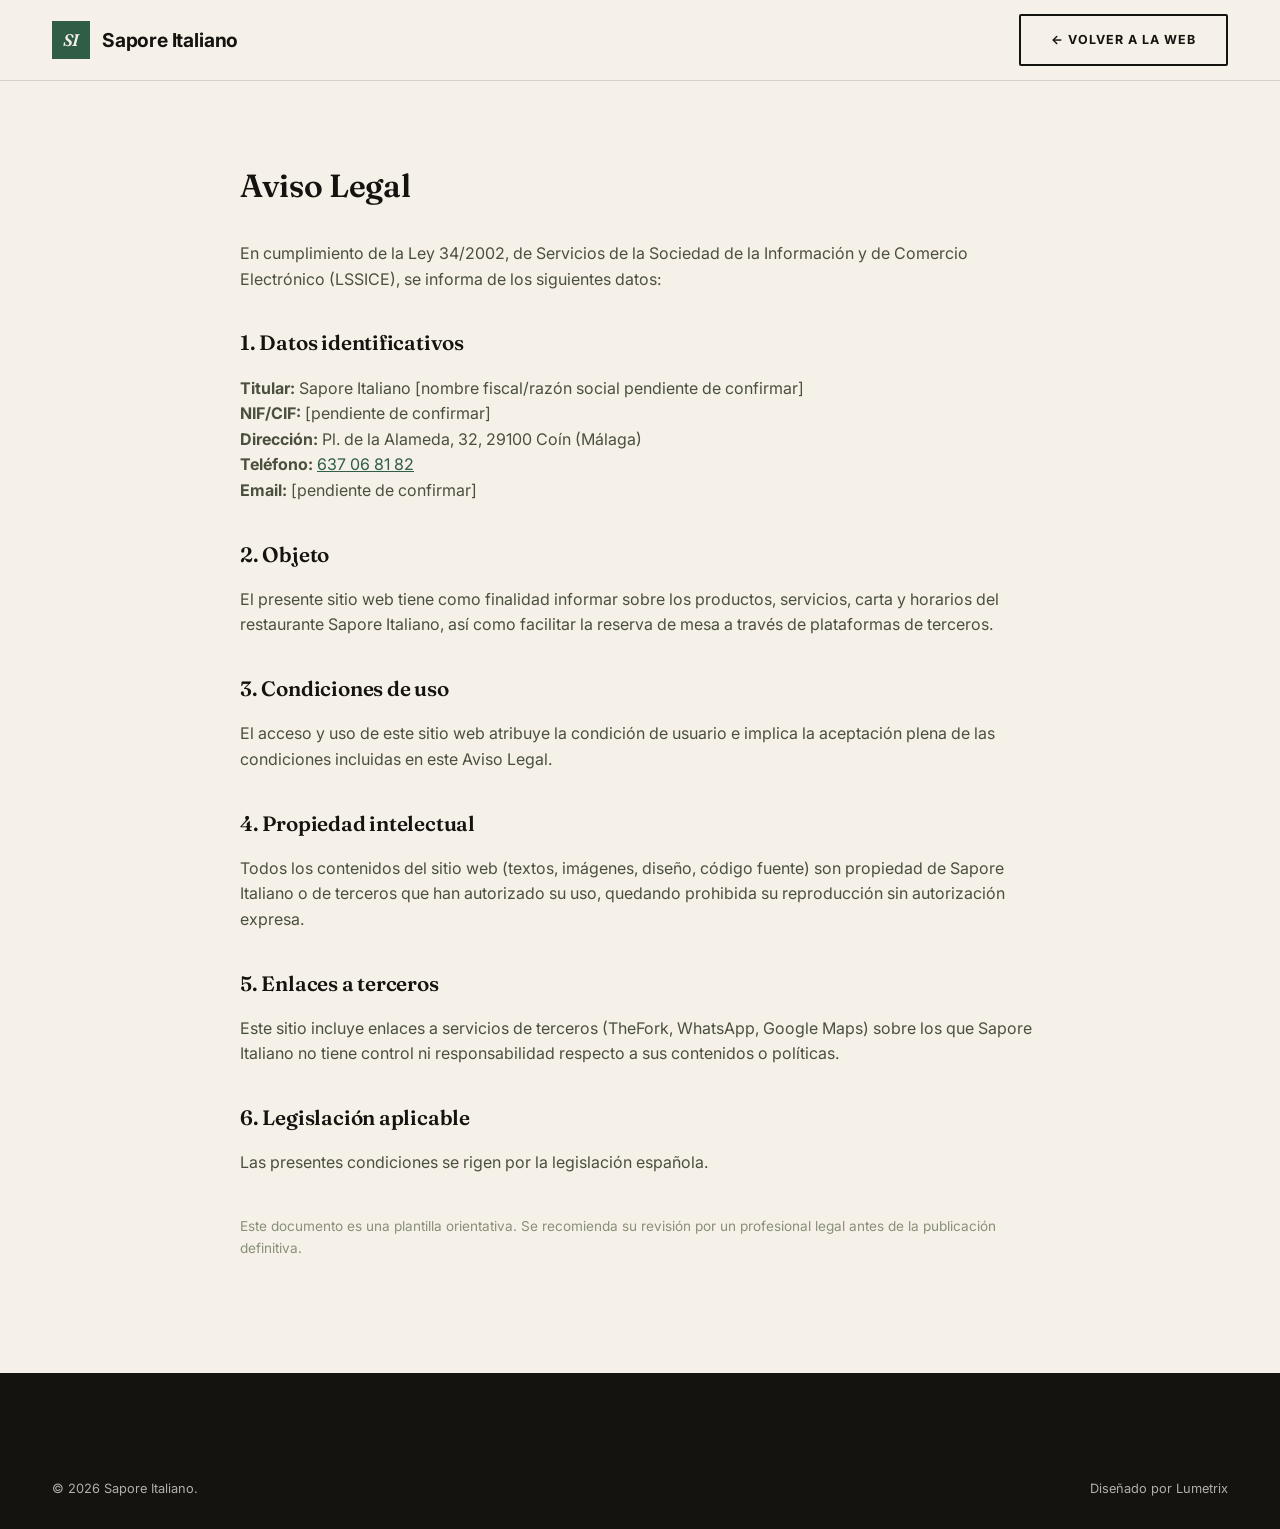
==== commit 585cccba: "Desactivar zoom táctil en móvil (el zoom de escritorio no se ve afectado)" ====
--- a/legal/aviso-legal.html
+++ b/legal/aviso-legal.html
@@ -2,7 +2,7 @@
 <html lang="es">
 <head>
 <meta charset="UTF-8">
-<meta name="viewport" content="width=device-width, initial-scale=1.0">
+<meta name="viewport" content="width=device-width, initial-scale=1.0, maximum-scale=1.0, user-scalable=no">
 <title>Aviso Legal — Sapore Italiano</title>
 <link rel="icon" href="../img/favicon.svg" type="image/svg+xml">
 <link href="https://fonts.googleapis.com/css2?family=Fraunces:ital,wght@0,600;1,600&family=Inter:wght@400;500;600&display=swap" rel="stylesheet">
--- a/css/style.css
+++ b/css/style.css
@@ -10,8 +10,8 @@
   --paper-2: #ece5d3;
   --ink: #15130f;
   --ink-soft: #4a463c;
-  --accent: #e0512b;      /* terracota — color primario */
-  --accent-dark: #b93f20;
+  --accent: #2f5d45;      /* verde botella — color primario */
+  --accent-dark: #21402f;
   --mustard: #e8b23a;     /* acento secundario */
   --line: rgba(21, 19, 15, 0.14);
 
@@ -540,12 +540,16 @@
   border-bottom: 1px solid rgba(21,19,15,0.18);
 }
 .menu-item-name {
+  display: block;
   font-family: var(--font-display);
   font-weight: 600;
   font-size: 1.25rem;
   color: var(--ink);
 }
 .menu-item-desc {
+  display: block;
+  font-family: var(--font-body);
+  font-weight: 400;
   font-size: 0.9rem;
   color: rgba(21,19,15,0.6);
   margin-top: 6px;
@@ -669,16 +673,41 @@
   position: relative;
   overflow: hidden;
 }
+.review-carousel {
+  display: flex;
+  align-items: center;
+  gap: 16px;
+  margin-top: 50px;
+}
 .review-track {
   display: flex;
   gap: 22px;
-  margin-top: 50px;
   overflow-x: auto;
   scroll-snap-type: x mandatory;
   padding-bottom: 10px;
   scrollbar-width: none;
+  scroll-behavior: smooth;
 }
 .review-track::-webkit-scrollbar { display: none; }
+.review-arrow {
+  flex: 0 0 auto;
+  width: 48px; height: 48px;
+  border-radius: 50%;
+  border: 2px solid var(--ink);
+  background: var(--paper);
+  color: var(--ink);
+  display: flex;
+  align-items: center;
+  justify-content: center;
+  transition: background 0.3s var(--ease), color 0.3s var(--ease), transform 0.3s var(--ease);
+}
+.review-arrow svg { width: 22px; height: 22px; }
+.review-arrow:hover { background: var(--ink); color: var(--paper); transform: scale(1.06); }
+.review-arrow:disabled { opacity: 0.3; pointer-events: none; }
+
+@media (max-width: 700px) {
+  .review-arrow { display: none; }
+}
 .review-card {
   scroll-snap-align: start;
   flex: 0 0 auto;
@@ -763,6 +792,29 @@
 }
 .contact-item a:hover { color: var(--accent); }
 
+.schedule-list { display: flex; flex-direction: column; gap: 8px; }
+.schedule-list li {
+  display: flex;
+  justify-content: space-between;
+  gap: 14px;
+  font-size: 0.95rem;
+  padding-bottom: 8px;
+  border-bottom: 1px solid var(--line);
+}
+.schedule-list li:last-child { border-bottom: none; padding-bottom: 0; }
+.schedule-list li span:first-child {
+  font-family: var(--font-body);
+  font-weight: 600;
+  color: var(--ink);
+  text-transform: capitalize;
+}
+.schedule-list li span:last-child {
+  font-family: var(--font-display);
+  font-style: italic;
+  font-weight: 600;
+  color: var(--accent);
+}
+
 @media (max-width: 900px) {
   .reservas { padding: 90px 0; }
   .contact-grid { grid-template-columns: 1fr; }
